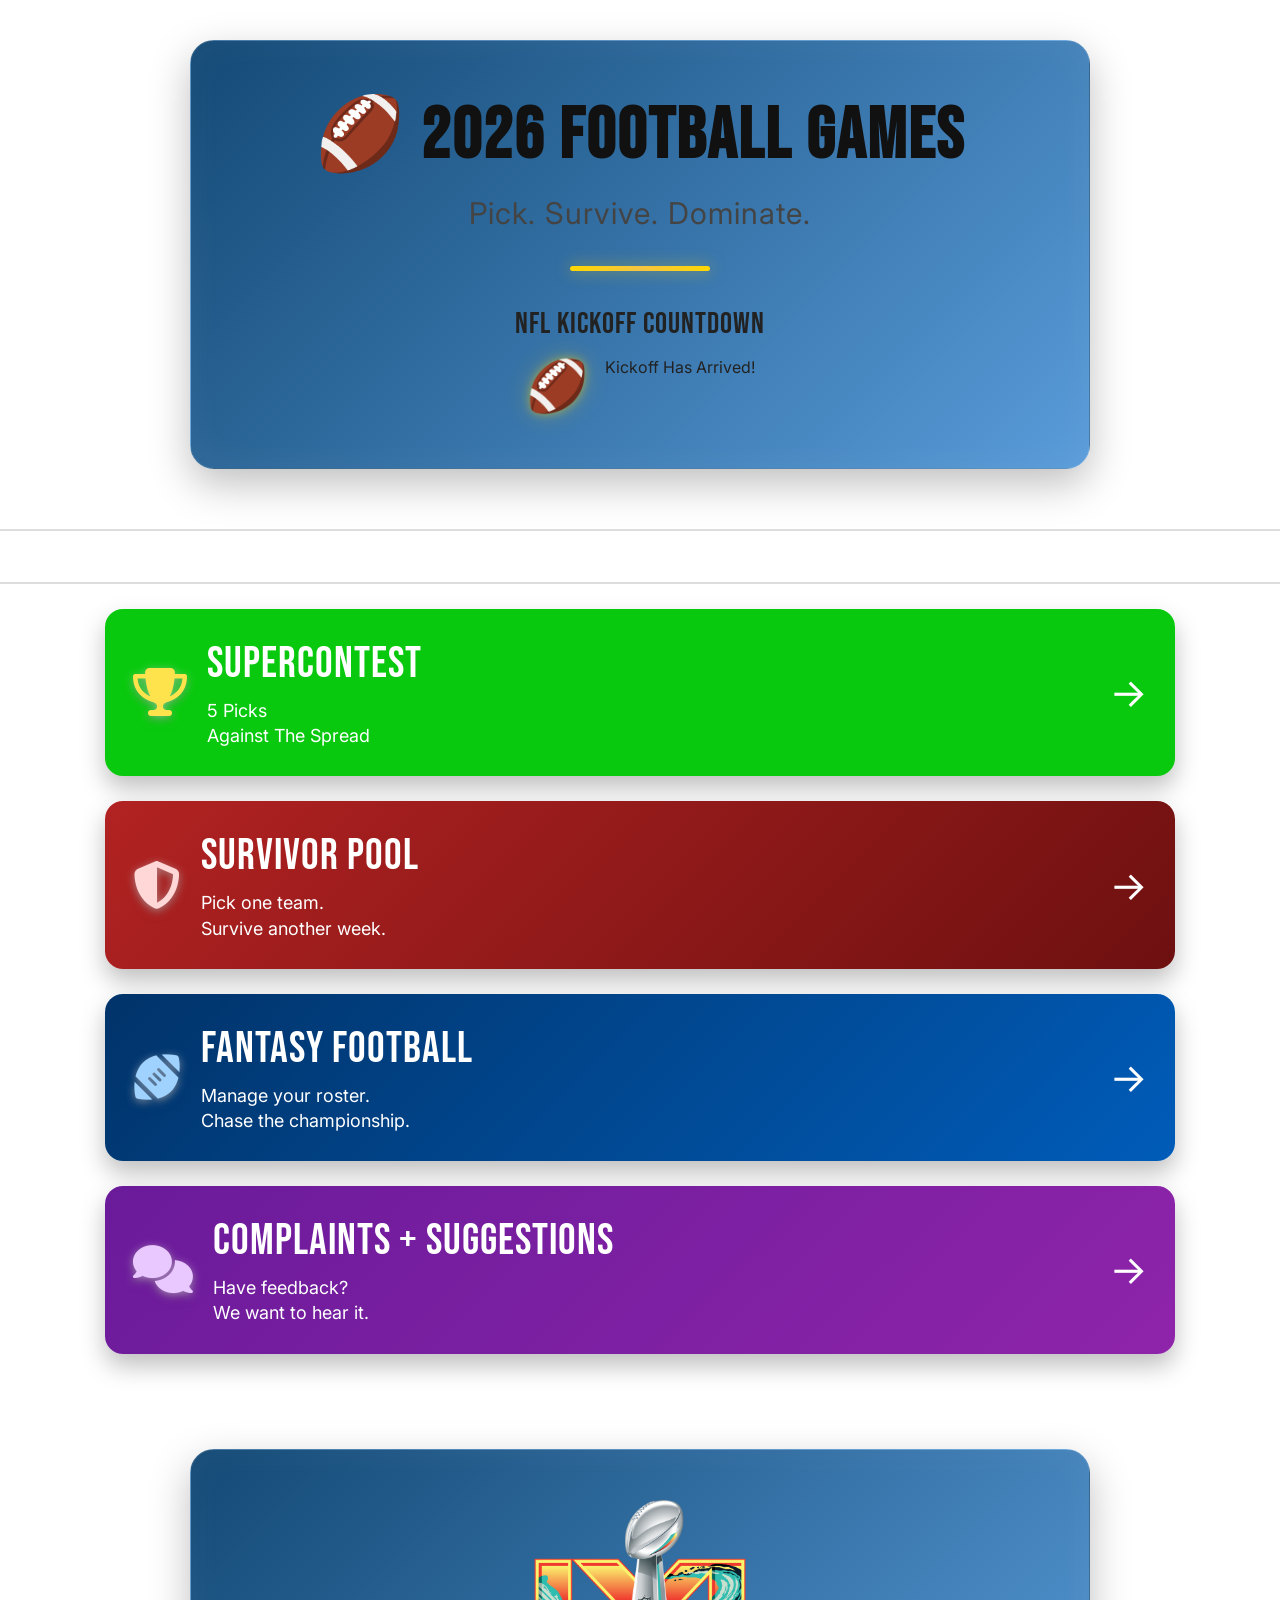
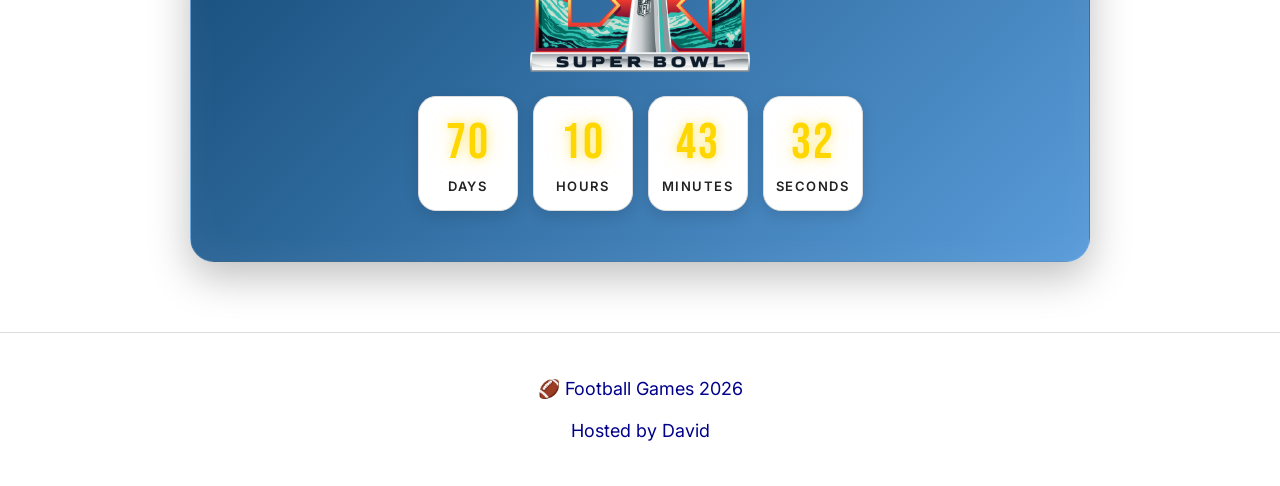
==== index.html @ ad2a85cc "Update index.html" ====
<!DOCTYPE html>
<html lang="en">
<head>

<link rel="preconnect" href="https://fonts.googleapis.com">

<link rel="preconnect" href="https://fonts.gstatic.com" crossorigin>

<link href="https://fonts.googleapis.com/css2?family=Bebas+Neue&family=Inter:wght@400;500;600;700&display=swap" rel="stylesheet">

<meta charset="UTF-8">

<meta name="viewport" content="width=device-width, initial-scale=1.0">

<title>2026 Football Games</title>

<link rel="preconnect" href="https://fonts.googleapis.com">

<link rel="preconnect" href="https://fonts.gstatic.com" crossorigin>

<link href="https://fonts.googleapis.com/css2?family=Bebas+Neue&family=Inter:wght@400;500;600;700&display=swap" rel="stylesheet">

<link rel="stylesheet" href="css/global.css">

<link rel="stylesheet" href="css/components.css">

<link rel="stylesheet" href="css/animations.css">

<link rel="stylesheet" href="css/tables.css">

<link rel="stylesheet" href="css/mobile.css">

<link rel="stylesheet" href="css/pages/home.css">

<link rel="stylesheet" href="https://cdnjs.cloudflare.com/ajax/libs/font-awesome/6.7.2/css/all.min.css">

</head>

<body>

<section class="hero">
<div class="hero-content">

<h1>🏈 2026 Football Games</h1>
<h2>Pick. Survive. Dominate.</h2>
<div class="hero-divider"></div>

<div class="countdown-title">NFL Kickoff Countdown</div>

<div id="countdown">

<div class="time-box">
<div class="number" id="days">00</div>
<div class="label">Days</div>
</div>

<div class="time-box">
<div class="number" id="hours">00</div>
<div class="label">Hours</div>
</div>

<div class="time-box">
<div class="number" id="minutes">00</div>
<div class="label">Minutes</div>
</div>

<div class="time-box">
<div class="number" id="seconds">00</div>
<div class="label">Seconds</div>
</div>

</div>
</div>
</section>


<div class="ticker">
<div class="ticker-track" id="liveTicker">
Loading NFL scores...
</div>
</div>


<div class="container">

<a href="supercontest.html" class="card supercontest">
<div class="left">
<div class="icon">
    <i class="fa-solid fa-trophy"></i>
</div>
<div>
<div class="title">SuperContest</div>
<div class="subtitle">5 Picks<br>Against The Spread</div>
</div>
</div>
<div class="arrow">→</div>
</a>


<a href="survivor.html" class="card survivor">
<div class="left">
<div class="icon">
    <i class="fa-solid fa-shield-halved"></i>
</div>
<div>
<div class="title">Survivor Pool</div>
<div class="subtitle">Pick one team.<br>Survive another week.</div>
</div>
</div>
<div class="arrow">→</div>
</a>


<a href="fantasy.html" class="card fantasy">
<div class="left">
<div class="icon">
    <i class="fa-solid fa-football"></i>
</div>
<div>
<div class="title">Fantasy Football</div>
<div class="subtitle">Manage your roster.<br>Chase the championship.</div>
</div>
</div>
<div class="arrow">→</div>
</a>


<a href="https://www.youtube.com/watch?v=kk8dFcopN1c" target="_blank" class="card suggestions">
<div class="left">
<div class="icon">
    <i class="fa-solid fa-comments"></i>
</div>
<div>
<div class="title">Complaints + Suggestions</div>
<div class="subtitle">Have feedback?<br>We want to hear it.</div>
</div>
</div>
<div class="arrow">→</div>
</a>

</div>

<!-- SUPER BOWL COUNTDOWN -->

<section class="hero" style="min-height:300px;padding-top:20px;padding-bottom:20px;">
    <div class="hero-content">

        <div class="superbowl-logo">
    <img src="logo.png" alt="Super Bowl LXI Logo">
</div>

        <div id="superbowlCountdown">

            <div class="time-box">
                <div class="number" id="sbDays">00</div>
                <div class="label">Days</div>
            </div>

            <div class="time-box">
                <div class="number" id="sbHours">00</div>
                <div class="label">Hours</div>
            </div>

            <div class="time-box">
                <div class="number" id="sbMinutes">00</div>
                <div class="label">Minutes</div>
            </div>

            <div class="time-box">
                <div class="number" id="sbSeconds">00</div>
                <div class="label">Seconds</div>
            </div>

        </div>

    </div>
</section>

<footer>
🏈 Football Games 2026
<br><br>
Hosted by David
</footer>


<script>

const kickoffDate=new Date("September 10, 2026 17:20:00").getTime();

function updateCountdown(){

const now=new Date().getTime();
const distance=kickoffDate-now;

const days=Math.floor(distance/(1000*60*60*24));
const hours=Math.floor((distance%(1000*60*60*24))/(1000*60*60));
const minutes=Math.floor((distance%(1000*60*60))/(1000*60));
const seconds=Math.floor((distance%(1000*60))/1000);

document.getElementById("days").innerHTML=String(days).padStart(2,"0");
document.getElementById("hours").innerHTML=String(hours).padStart(2,"0");
document.getElementById("minutes").innerHTML=String(minutes).padStart(2,"0");
document.getElementById("seconds").innerHTML=String(seconds).padStart(2,"0");

if(distance<0){
document.getElementById("countdown").innerHTML="<div class='number'>🏈</div><div>Kickoff Has Arrived!</div>";
}

}

updateCountdown();
setInterval(updateCountdown,1000);

const superBowlDate = new Date("February 14, 2027 15:30:00").getTime();

function updateSuperBowlCountdown(){

    const now = new Date().getTime();
    const distance = superBowlDate - now;

    const days = Math.floor(distance/(1000*60*60*24));
    const hours = Math.floor((distance%(1000*60*60*24))/(1000*60*60));
    const minutes = Math.floor((distance%(1000*60*60))/(1000*60));
    const seconds = Math.floor((distance%(1000*60))/1000);

    document.getElementById("sbDays").innerHTML =
        String(days).padStart(2,"0");

    document.getElementById("sbHours").innerHTML =
        String(hours).padStart(2,"0");

    document.getElementById("sbMinutes").innerHTML =
        String(minutes).padStart(2,"0");

    document.getElementById("sbSeconds").innerHTML =
        String(seconds).padStart(2,"0");

    if(distance < 0){
        document.getElementById("superbowlCountdown").innerHTML =
        "<div class='number'>🏆</div><div>Super Bowl Has Arrived!</div>";
    }

}

updateSuperBowlCountdown();
setInterval(updateSuperBowlCountdown,1000);

async function updateNFLTicker(){

const ticker=document.getElementById("liveTicker");

try{

const response=await fetch("https://site.api.espn.com/apis/site/v2/sports/football/nfl/scoreboard");

const data=await response.json();

let output="";

data.events.forEach(game=>{

const teams=game.competitions[0].competitors;

const away=teams.find(team=>team.homeAway==="away");
const home=teams.find(team=>team.homeAway==="home");

if(!away||!home)return;

const status=game.status.type;

let statusText="";


if(status.state==="in"){

statusText=`<span class="live">🔴 LIVE</span> ${status.shortDetail}`;

}

else if(status.completed){

statusText=`<span class="final">FINAL</span>`;

}

else{

const kickoff=new Date(game.date).toLocaleTimeString([],{
hour:"numeric",
minute:"2-digit"
});

statusText=`<span class="upcoming">${kickoff}</span>`;

}


output+=`

<span class="ticker-game">

${statusText}

<img class="team-logo"
src="${away.team.logo}"
alt="${away.team.displayName}">

${away.score||""}

&nbsp;-&nbsp;

${home.score||""}

<img class="team-logo"
src="${home.team.logo}"
alt="${home.team.displayName}">

</span>

`;

});


if(output===""){
output="<span>🏈 No NFL games scheduled</span>";
}

ticker.innerHTML=output;

}

catch(error){

console.log("NFL ticker error:",error);

ticker.innerHTML="<span>🏈 NFL scores unavailable</span>";

}

}


updateNFLTicker();

setInterval(updateNFLTicker,60000);

</script>

</body>
</html>
---- css/global.css ----
/* ========================================
   FOOTBALL GAMES DESIGN SYSTEM
   GLOBAL CSS
======================================== */

:root{

    /* Brand Colors */

    --green:#09C90E;
    --red:#B22222;
    --blue:#005CB9;
    --purple:#8E24AA;
    --gold:#FFD700;

    /* Neutral Colors */

    --background:#F7F7F7;
    --text:#222222;
    --text-light:#555555;
    --white:#FFFFFF;

    /* Effects */

    --shadow-sm:0 5px 15px rgba(0,0,0,.12);
    --shadow-md:0 12px 25px rgba(0,0,0,.25);
    --shadow-lg:0 22px 40px rgba(0,0,0,.35);

    --radius-sm:12px;
    --radius-md:18px;
    --radius-lg:24px;

    --transition:.3s ease;

}


/* RESET */

*{
    margin:0;
    padding:0;
    box-sizing:border-box;
}


html{
    scroll-behavior:smooth;
}


/* BODY */

body{

    font-family:"Inter",Arial,sans-serif;

    color:var(--text);

    overflow-x:hidden;

    background:
    linear-gradient(
        rgba(247,247,247,.88),
        rgba(247,247,247,.92)
    ),
    url("https://images.unsplash.com/photo-1508098682722-e99c643e7485?auto=format&fit=crop&w=1800&q=80");

    background-size:cover;

    background-position:center;

    background-attachment:fixed;

}

h1,
h2,
h3,
.title{
    font-family:"Bebas Neue",sans-serif;
    letter-spacing:1px;
}


/* LINKS */

a{
    text-decoration:none;
    color:inherit;
}


/* MAIN CONTAINER */

.container{

    max-width:1100px;

    margin:auto;

    padding:25px 15px 50px;

}
/* Typography Overrides */

.hero h1,
.hero h2,
.countdown-title,
.title,
.subtitle,
.arrow{

    font-family:"Inter",Arial,sans-serif;

}


.hero h1,
.hero h2,
.title{

    font-family:"Bebas Neue",sans-serif;

}
.countdown-title{

    font-family:"Bebas Neue",sans-serif;
    font-size:28px;
    letter-spacing:1px;

}

body{

background:
linear-gradient(
rgba(255,255,255,.75),
rgba(255,255,255,.80)
),
url("https://images.unsplash.com/photo-1508098682722-e99c643e7485?auto=format&fit=crop&w=1800&q=80");

background-size:cover;

background-position:center;

background-attachment:fixed;

}
---- css/components.css ----
/* ========================================
   FOOTBALL GAMES DESIGN SYSTEM
   COMPONENTS
======================================== */


/* =========================
   GAME CARDS
========================= */

.card{

display:flex;

justify-content:space-between;

align-items:center;

padding:28px;

border-radius:var(--radius-md);

margin-bottom:25px;

text-decoration:none;

color:white;

box-shadow:var(--shadow-md);

transition:var(--transition);

position:relative;

overflow:hidden;

}


.card:hover{

transform:
translateY(-8px)
scale(1.02);

box-shadow:var(--shadow-lg);

}


/* Card Shine */

.card::before{

content:"";

position:absolute;

top:0;

left:-120%;

width:80%;

height:100%;

background:
linear-gradient(
120deg,
transparent,
rgba(255,255,255,.45),
transparent
);

transform:skewX(-25deg);

transition:.8s;

}


.card:hover::before{

left:130%;

}



/* Card Layout */

.left{

display:flex;

align-items:center;

gap:20px;

}


.icon{

font-size:48px;

filter:
drop-shadow(
0 3px 3px rgba(0,0,0,.25)
);

text-shadow:
0 2px 8px rgba(255,255,255,.5);

transition:.3s ease;

}

/* Card Icon Colors */

.supercontest .icon{

color:#FFE34D;

}


.survivor .icon{

color:#FFD7D7;

}


.fantasy .icon{

color:#9FD2FF;

}


.suggestions .icon{

color:#E9C8FF;

}


/* Icon hover */

.card:hover .icon{

transform:
scale(1.15)
rotate(-10deg);

filter:
drop-shadow(
0 0 12px rgba(255,255,255,.75)
);

}


.title{

font-family:"Bebas Neue",sans-serif;

font-size:44px;

letter-spacing:1px;

margin-bottom:8px;

}


.subtitle{

font-family:"Inter",Arial,sans-serif;

font-size:18px;

line-height:1.4;

}


.arrow{

font-size:40px;

transition:.3s;

}


.card:hover .arrow{

transform:translateX(15px);

}


/* Card Colors */

.supercontest{

background:var(--green);

}


.survivor{

background:linear-gradient(
135deg,
#B22222,
#6E1010
);

}


.fantasy{

background:linear-gradient(
135deg,
#013369,
#005CB9
);

}


.suggestions{

background:linear-gradient(
135deg,
#6A1B9A,
#8E24AA
);

}
/* =========================
   HERO SECTION
========================= */

.hero{

min-height:460px;

display:flex;

justify-content:center;

align-items:center;

text-align:center;

padding:40px 20px;

}


.hero-content{

    background:linear-gradient(
        135deg,
        #134975,
        #599cda
    );

    backdrop-filter:blur(16px);
    -webkit-backdrop-filter:blur(16px);

    padding:50px 55px;

    border-radius:24px;

    border:1px solid rgba(255,255,255,.15);

    box-shadow:
        0 15px 40px rgba(0,0,0,.25),
        0 0 40px rgba(255,255,255,.05) inset;

    animation:fadeIn 1.2s;

    max-width:900px;
    width:100%;

}


.hero h1{

font-family:"Bebas Neue",sans-serif;

font-size:72px;

letter-spacing:2px;

margin-bottom:15px;

color:#111;

}


.hero h2{

font-family:"Inter",Arial,sans-serif;

font-size:30px;

font-weight:400;

color:#444;

margin-bottom:35px;

}

/* Hero Gold Divider */

.hero-divider{

width:140px;

height:5px;

margin:0 auto 35px;

border-radius:20px;

background:
linear-gradient(
90deg,
#FFD700,
#F5C542,
#FFD700
);

box-shadow:
0 0 15px rgba(255,215,0,.5);

}


/* =========================
   COUNTDOWN
========================= */


.countdown-title{

font-family:"Bebas Neue",sans-serif;

font-size:30px;

letter-spacing:1px;

margin-bottom:15px;

}


#countdown,
#superbowlCountdown{

display:flex;

justify-content:center;

gap:15px;

flex-wrap:wrap;

}


.time-box{

background:white;

border:1px solid #ddd;

border-radius:var(--radius-md);

padding:16px;

width:100px;

box-shadow:var(--shadow-sm);

transition:var(--transition);

display:flex;

flex-direction:column;

align-items:center;

justify-content:center;

text-align:center;

}


.time-box:hover{

transform:translateY(-5px);

}


.number{

font-family:"Bebas Neue",sans-serif;

font-size:50px;

font-weight:400;

letter-spacing:2px;

color:var(--gold);

text-shadow:

0 0 10px rgba(255,215,0,.45),

0 0 25px rgba(255,215,0,.25);

}

.label{

font-family:"Inter",Arial,sans-serif;

margin-top:5px;

font-size:13px;

font-weight:600;

text-transform:uppercase;

letter-spacing:1.5px;

text-align:center;

}

/* =========================
   FOOTER
========================= */

footer{

text-align:center;

padding:45px 20px;

font-size:18px;

color:#00008b;

border-top:1px solid #ddd;

margin-top:50px;

font-family:"Inter",Arial,sans-serif;

}

/* =========================
   BUTTONS
========================= */


.main-button{

display:inline-flex;

align-items:center;

justify-content:center;

padding:16px 32px;

border-radius:14px;

font-family:"Inter",Arial,sans-serif;

font-size:18px;

font-weight:700;

border:none;

cursor:pointer;

position:relative;

overflow:hidden;

transition:.3s ease;

box-shadow:var(--shadow-sm);

}


/* Shine sweep */

.main-button::before{

content:"";

position:absolute;

top:0;

left:-120%;

width:80%;

height:100%;

background:
linear-gradient(
120deg,
transparent,
rgba(255,255,255,.55),
transparent
);

transform:skewX(-25deg);

transition:.7s;

}


.main-button:hover::before{

left:130%;

}


.main-button:hover{

transform:translateY(-4px);

box-shadow:var(--shadow-lg);

}


.main-button:active{

transform:scale(.97);

}

/* =========================
   NFL TICKER
========================= */

.ticker{

width:100%;

margin-top:20px;

background:white;

border-top:2px solid #ddd;

border-bottom:2px solid #ddd;

overflow:hidden;

white-space:nowrap;

padding:15px 0;

}


.ticker-game{

display:inline-flex;

align-items:center;

border-right:2px solid #ccc;

padding-right:35px;

margin-right:35px;

}


.ticker-track{

display:inline-block;

padding-left:100%;

animation:ticker 45s linear infinite;

font-family:"Inter",Arial,sans-serif;

font-size:18px;

font-weight:bold;

}


.ticker-track span{

margin-right:45px;

color:#222;

}


.live{

color:#D00000;

}


.final{

color:#555;

}


.upcoming{

color:#005CB9;

}


.team-logo{

width:28px;

height:28px;

vertical-align:middle;

margin:0 7px;

}
---- css/animations.css ----
/* ========================================
   FOOTBALL GAMES DESIGN SYSTEM
   ANIMATIONS
======================================== */


/* =========================
   FADE IN
========================= */

.fade-in{

animation:fadeIn 1.2s ease;

}


@keyframes fadeIn{

from{

opacity:0;

transform:translateY(25px);

}

to{

opacity:1;

transform:translateY(0);

}

}



/* =========================
   CARD SHINE SWEEP
========================= */

.shine{

position:relative;

overflow:hidden;

}


.shine::before{

content:"";

position:absolute;

top:0;

left:-120%;

width:80%;

height:100%;


background:
linear-gradient(
120deg,
transparent,
rgba(255,255,255,.45),
transparent
);


transform:skewX(-25deg);

transition:.8s;

}


.shine:hover::before{

left:130%;

}



/* =========================
   LIFT EFFECT
========================= */

.lift{

transition:.3s ease;

}


.lift:hover{

transform:translateY(-8px);

box-shadow:var(--shadow-lg);

}



/* =========================
   PRESS EFFECT
========================= */

.press:active{

transform:scale(.96);

}



/* =========================
   GLOW EFFECT
========================= */

.glow:hover{

filter:
drop-shadow(
0 0 12px rgba(255,215,0,.8)
);

}



/* =========================
   TICKER
========================= */

@keyframes ticker{

from{

transform:translateX(0);

}

to{

transform:translateX(-100%);

}

}

@keyframes ticker{

from{

transform:translateX(0);

}

to{

transform:translateX(-100%);

}

}
---- css/tables.css ----
/* ========================================
   FOOTBALL GAMES DESIGN SYSTEM
   TABLES
======================================== */


/* =========================
   TABLE CONTAINER
========================= */

.table-container{

width:100%;

overflow-x:auto;

-webkit-overflow-scrolling:touch;

margin:25px 0;

}


/* =========================
   BASE TABLE
========================= */

.data-table{

width:100%;

border-collapse:collapse;

background:white;

border-radius:var(--radius-md);

overflow:hidden;

box-shadow:var(--shadow-sm);

font-family:"Inter",Arial,sans-serif;

}


/* =========================
   TABLE HEADER
========================= */

.data-table th{

background:#111;

color:white;

padding:14px 12px;

font-size:16px;

font-weight:700;

text-align:center;

letter-spacing:.5px;

}


/* =========================
   TABLE CELLS
========================= */

.data-table td{

padding:12px;

text-align:center;

border-bottom:1px solid #ddd;

font-size:16px;

}


/* =========================
   ROW EFFECTS
========================= */

.data-table tbody tr{

transition:.25s ease;

}


.data-table tbody tr:hover{

background:#f5f5f5;

transform:scale(1.01);

}


/* =========================
   RANK COLUMN
========================= */

.rank{

font-weight:bold;

font-size:18px;

}


/* =========================
   CHAMPION / LEADER ROW
========================= */

.leader-row{

font-weight:bold;

background:#fff4c2;

}



/* =========================
   MOBILE TABLES
========================= */

@media(max-width:600px){

.data-table{

min-width:700px;

}


.data-table th{

font-size:14px;

}


.data-table td{

font-size:14px;

}

}
---- css/mobile.css ----
/* ========================================
   FOOTBALL GAMES DESIGN SYSTEM
   MOBILE STYLES
======================================== */


/* =========================
   TABLETS
========================= */

@media(max-width:900px){

.hero h1{

font-size:56px;

}


.hero h2{

font-size:24px;

}


.card{

padding:22px;

}


.title{

font-size:38px;

}

}


/* =========================
   PHONES
========================= */

@media(max-width:600px){

html,
body{

overflow-x:hidden;
width:100%;
max-width:100%;
}


/* Hero */

.hero{

min-height:auto;

padding:25px 15px;

}


.hero-content{

padding:25px 15px;

border-radius:18px;

}


.hero h1{

font-size:42px;

}


.hero h2{

font-size:20px;

margin-bottom:25px;

}


/* Countdown */

#countdown,
#superbowlCountdown{

gap:8px;

}


.time-box{

width:75px;

padding:12px 8px;

}


.number{

font-size:30px;

}


.label{

font-size:12px;

}


/* Cards */

.card{

flex-direction:column;

align-items:flex-start;

padding:22px;

}


.left{

gap:12px;

}


.icon{

font-size:38px;

}


.title{

font-size:34px;

}


.subtitle{

font-size:16px;

}


.arrow{

align-self:flex-end;

margin-top:10px;

font-size:32px;

}


/* Buttons */

.main-button{

width:100%;

font-size:16px;

}


/* Tables */

.table-container{

overflow-x:auto;

}


.data-table{

min-width:700px;

}


}
---- css/pages/home.css ----
/* ========================================
   HOME PAGE ONLY
======================================== */


/* Super Bowl Logo */

.superbowl-logo img{

width:220px;

max-width:80%;

margin-bottom:20px;

}
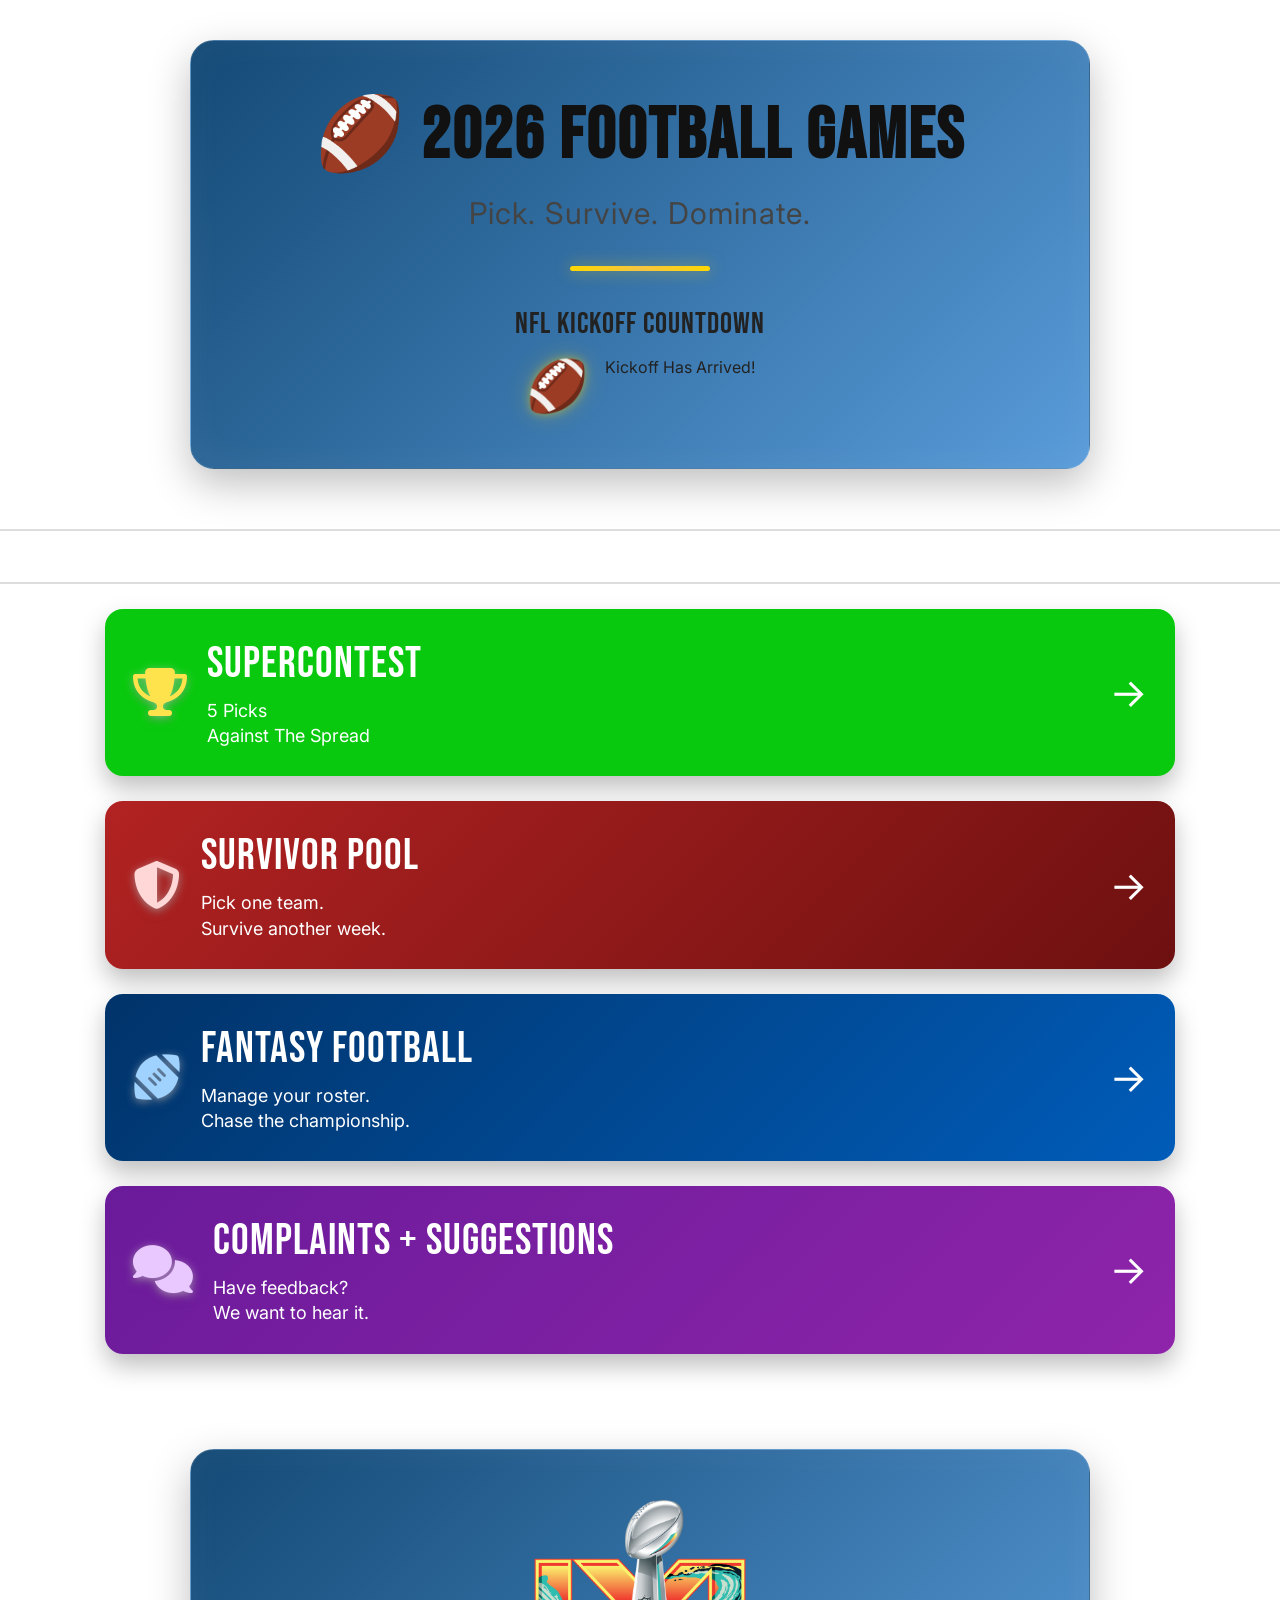
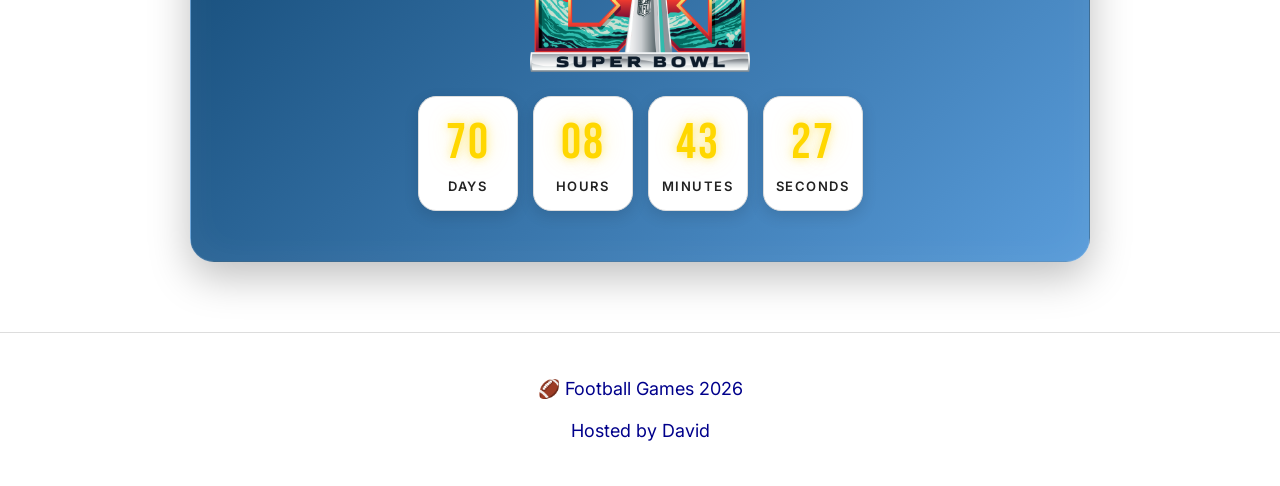
==== commit 141d0f05: "Update index.html" ====
--- a/index.html
+++ b/index.html
@@ -211,7 +211,7 @@
 updateCountdown();
 setInterval(updateCountdown,1000);
 
-const superBowlDate = new Date("February 14, 2027 15:30:00").getTime();
+const superBowlDate = new Date("February 14, 2027 13:30:00").getTime();
 
 function updateSuperBowlCountdown(){
 
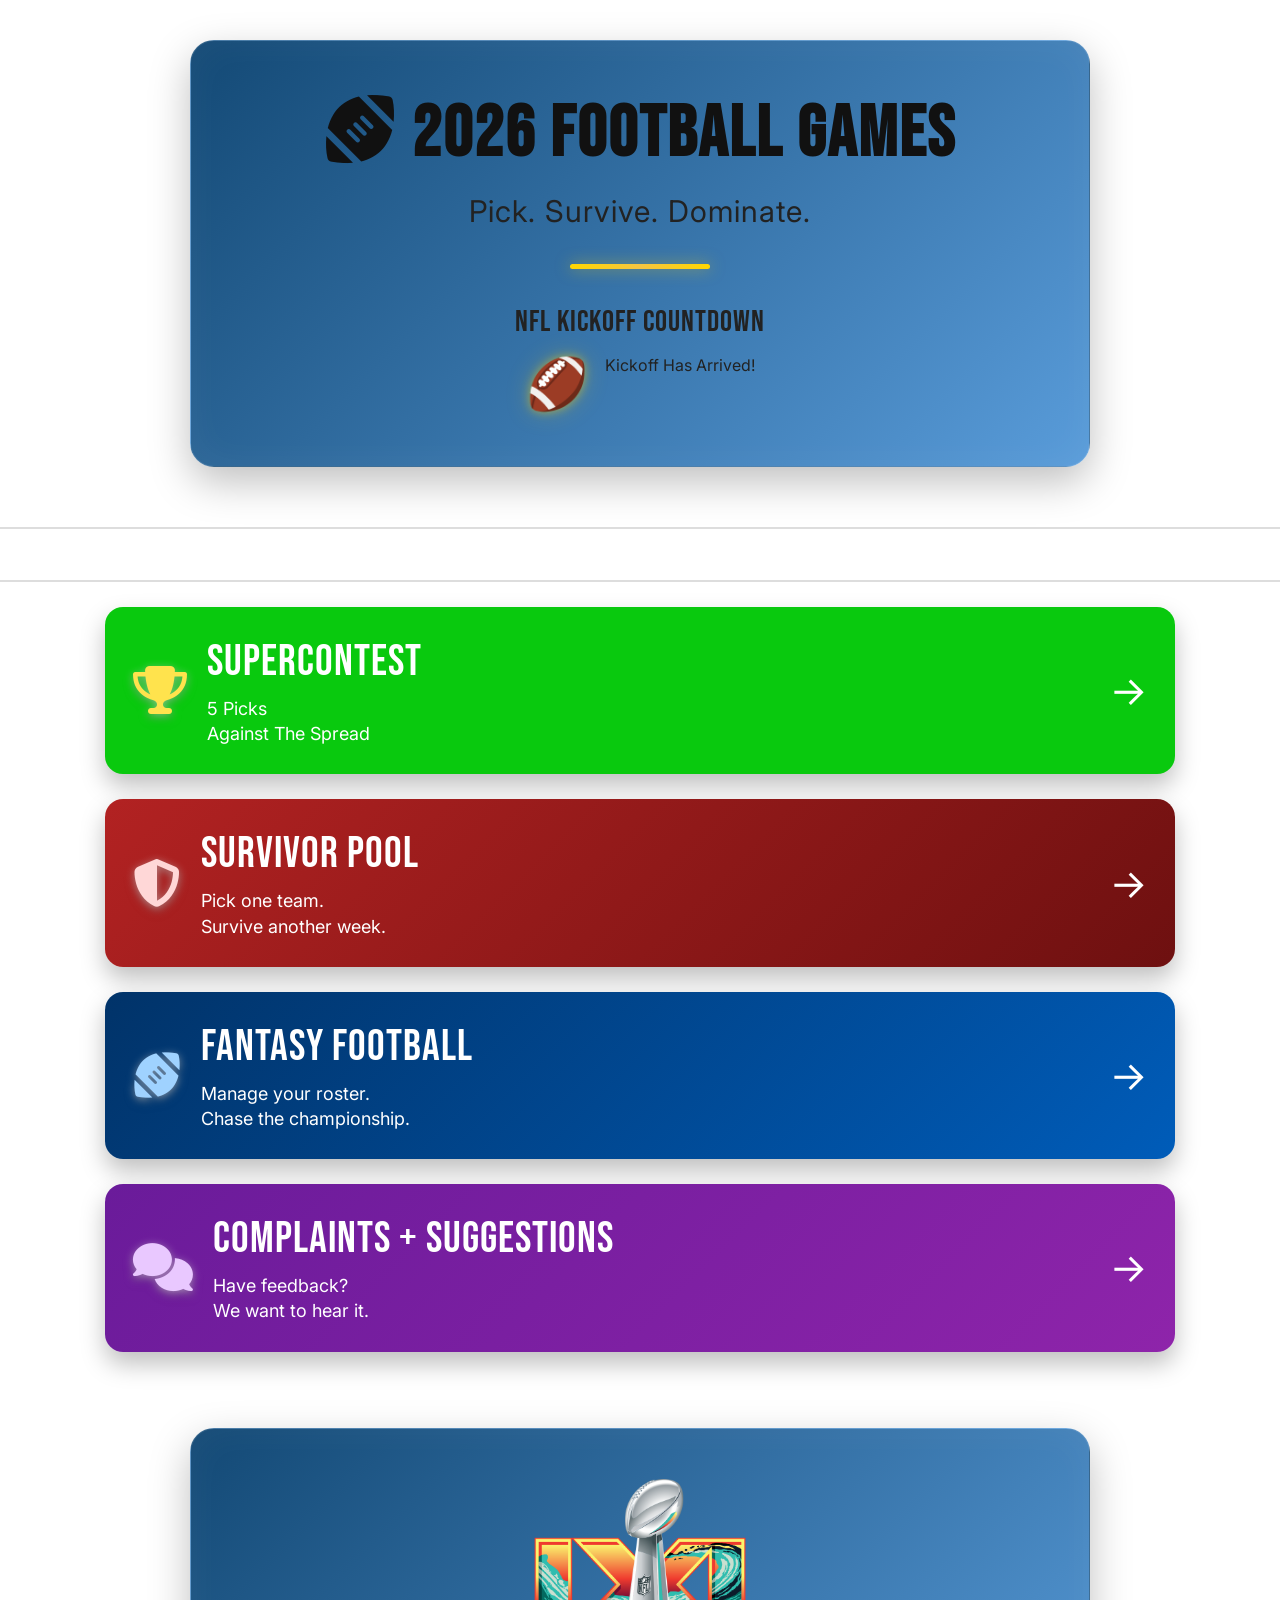
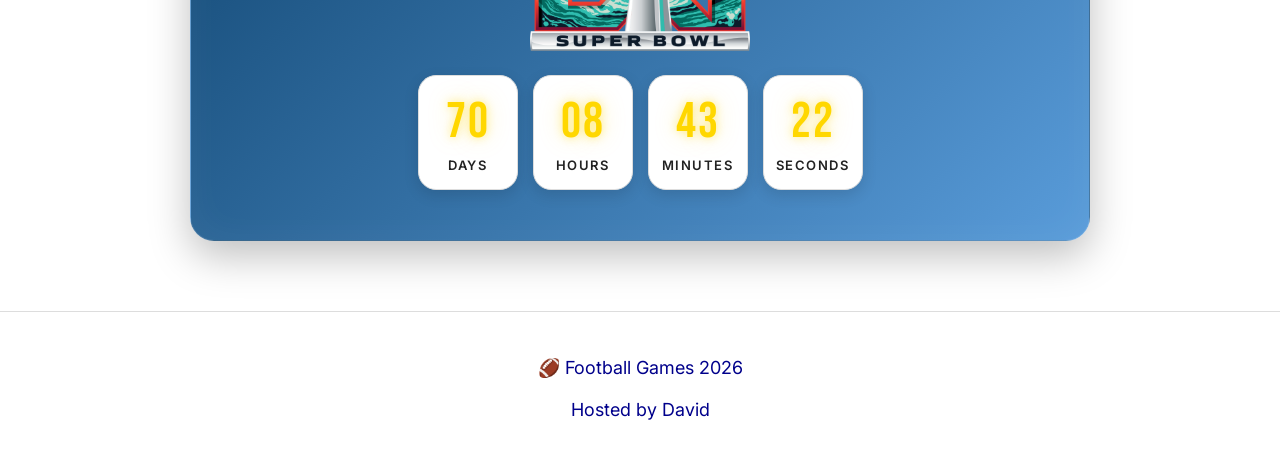
==== commit 2915af1a: "Update index.html" ====
--- a/index.html
+++ b/index.html
@@ -41,7 +41,7 @@
 <section class="hero">
 <div class="hero-content">
 
-<h1>🏈 2026 Football Games</h1>
+<h1><i class="fa-sharp fa-solid fa-football"></i> 2026 Football Games</h1>
 <h2>Pick. Survive. Dominate.</h2>
 <div class="hero-divider"></div>
 
@@ -142,7 +142,7 @@
 
 <!-- SUPER BOWL COUNTDOWN -->
 
-<section class="hero" style="min-height:300px;padding-top:20px;padding-bottom:20px;">
+<section class="hero" style="min-height:300px;padding-top:1px;padding-bottom:20px;">
     <div class="hero-content">
 
         <div class="superbowl-logo">
--- a/css/components.css
+++ b/css/components.css
@@ -407,14 +407,6 @@
 
 }
 
-
-.time-box:hover{
-
-transform:translateY(-5px);
-
-}
-
-
 .number{
 
 font-family:"Bebas Neue",sans-serif;
@@ -663,4 +655,4 @@
 
 margin:0 7px;
 
-}+}
--- a/css/animations.css
+++ b/css/animations.css
@@ -171,4 +171,4 @@
 
 }
 
-}+}
--- a/css/pages/home.css
+++ b/css/pages/home.css
@@ -13,4 +13,26 @@
 
 margin-bottom:20px;
 
-}+}
+
+/* Hero Subtitle */
+
+.hero h2{
+
+    color:#222;
+
+}
+
+/* =========================
+   MOBILE — CARD ARROWS
+========================= */
+
+@media(max-width:700px){
+
+    .card .arrow{
+        align-self:center;
+        margin-top:0;
+        margin-bottom:0;
+    }
+
+}
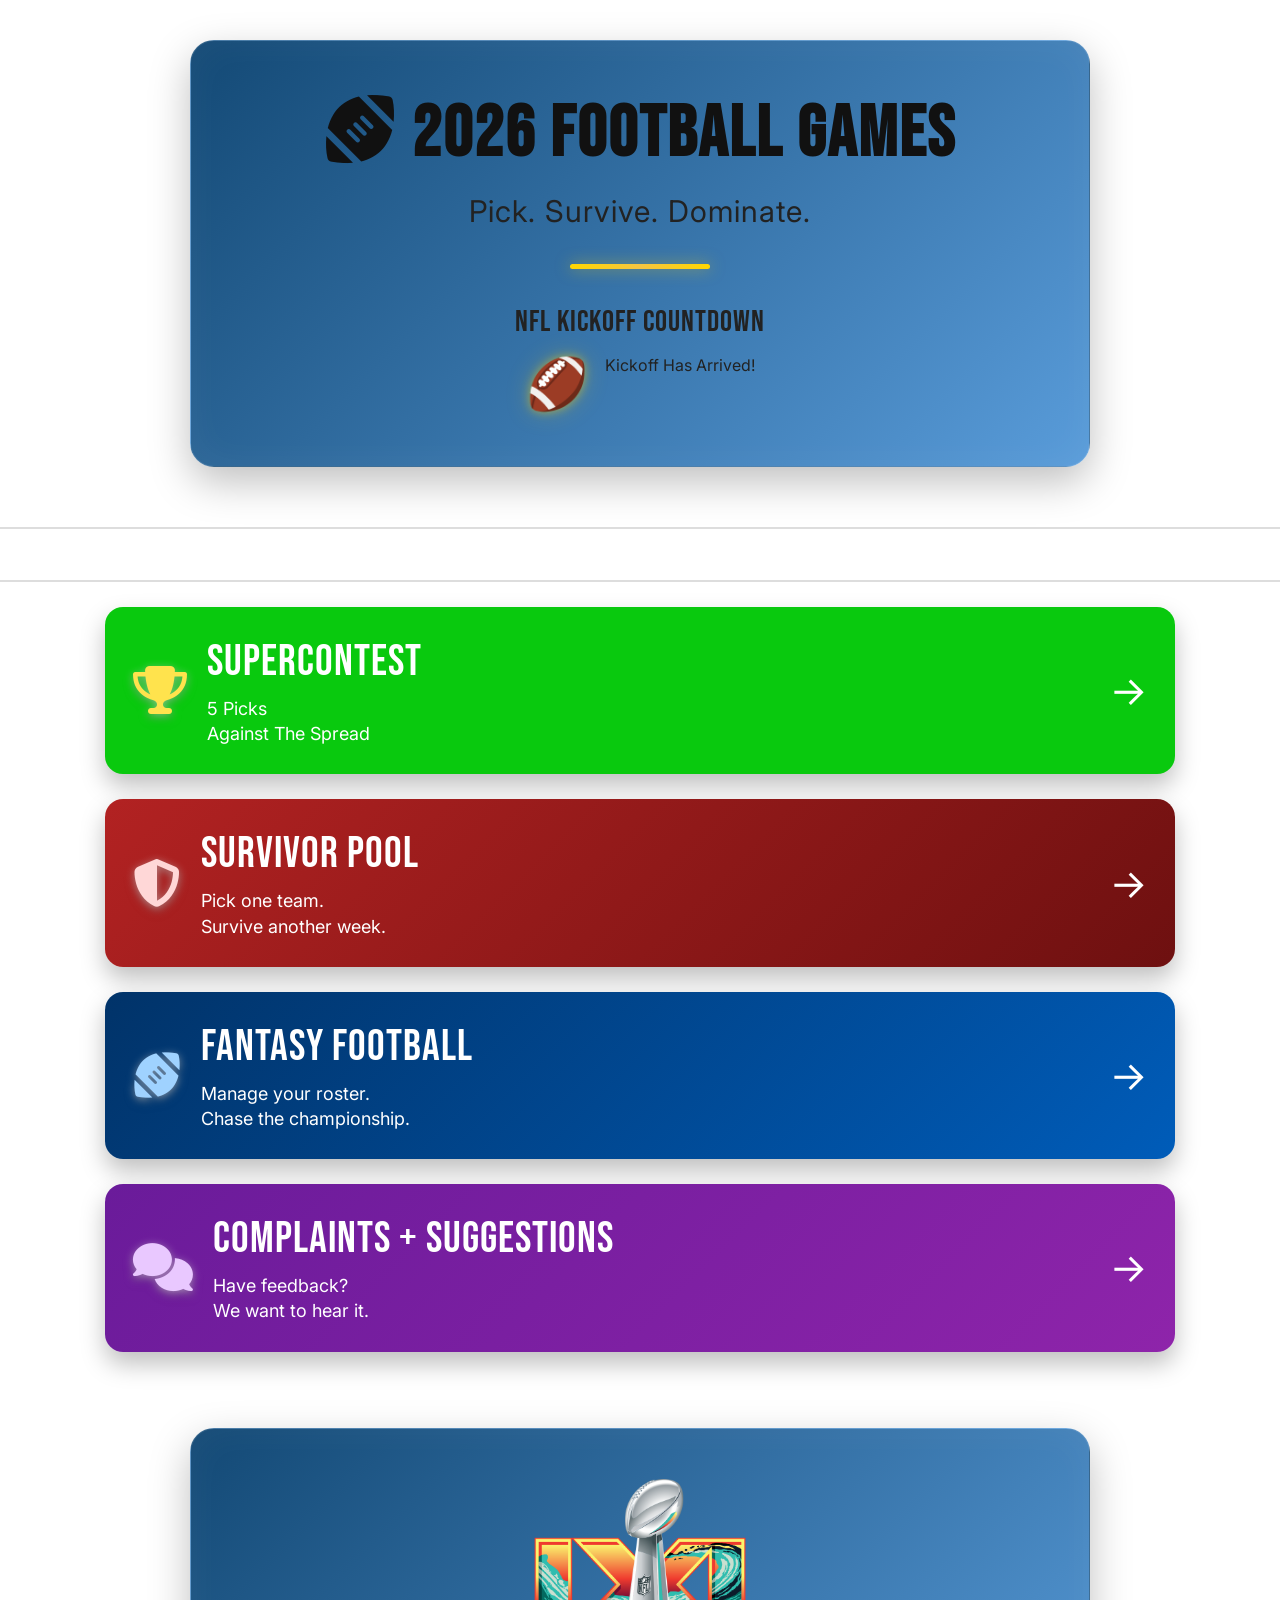
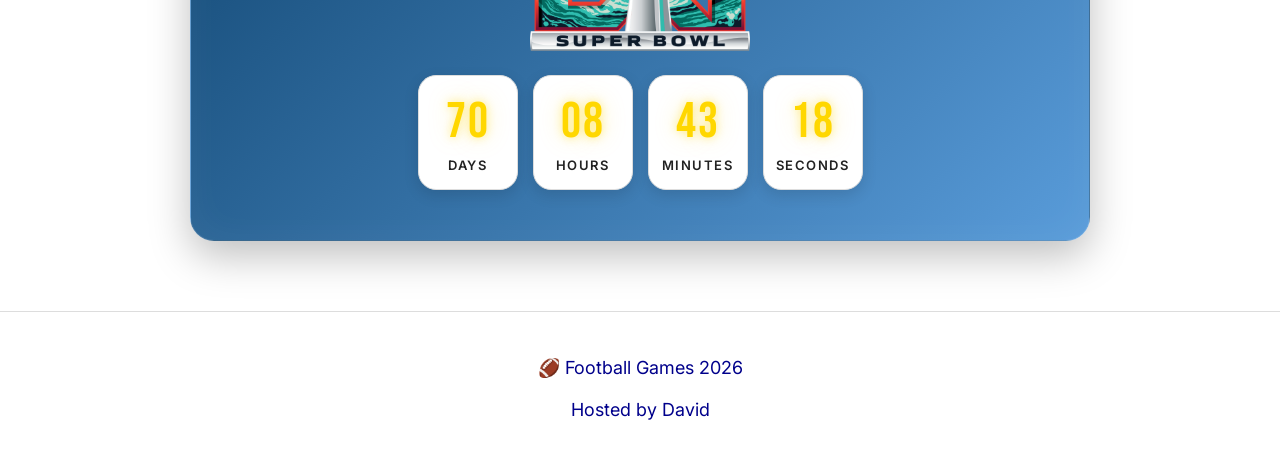
==== commit 7698cf89: "Update index.html with favicon and structure improvements Added favicon link and improved HTML struc" ====
--- a/index.html
+++ b/index.html
@@ -13,6 +13,8 @@
 <meta name="viewport" content="width=device-width, initial-scale=1.0">
 
 <title>2026 Football Games</title>
+
+<link rel="icon" type="image/svg+xml" href="./favicon.svg">
 
 <link rel="preconnect" href="https://fonts.googleapis.com">
 
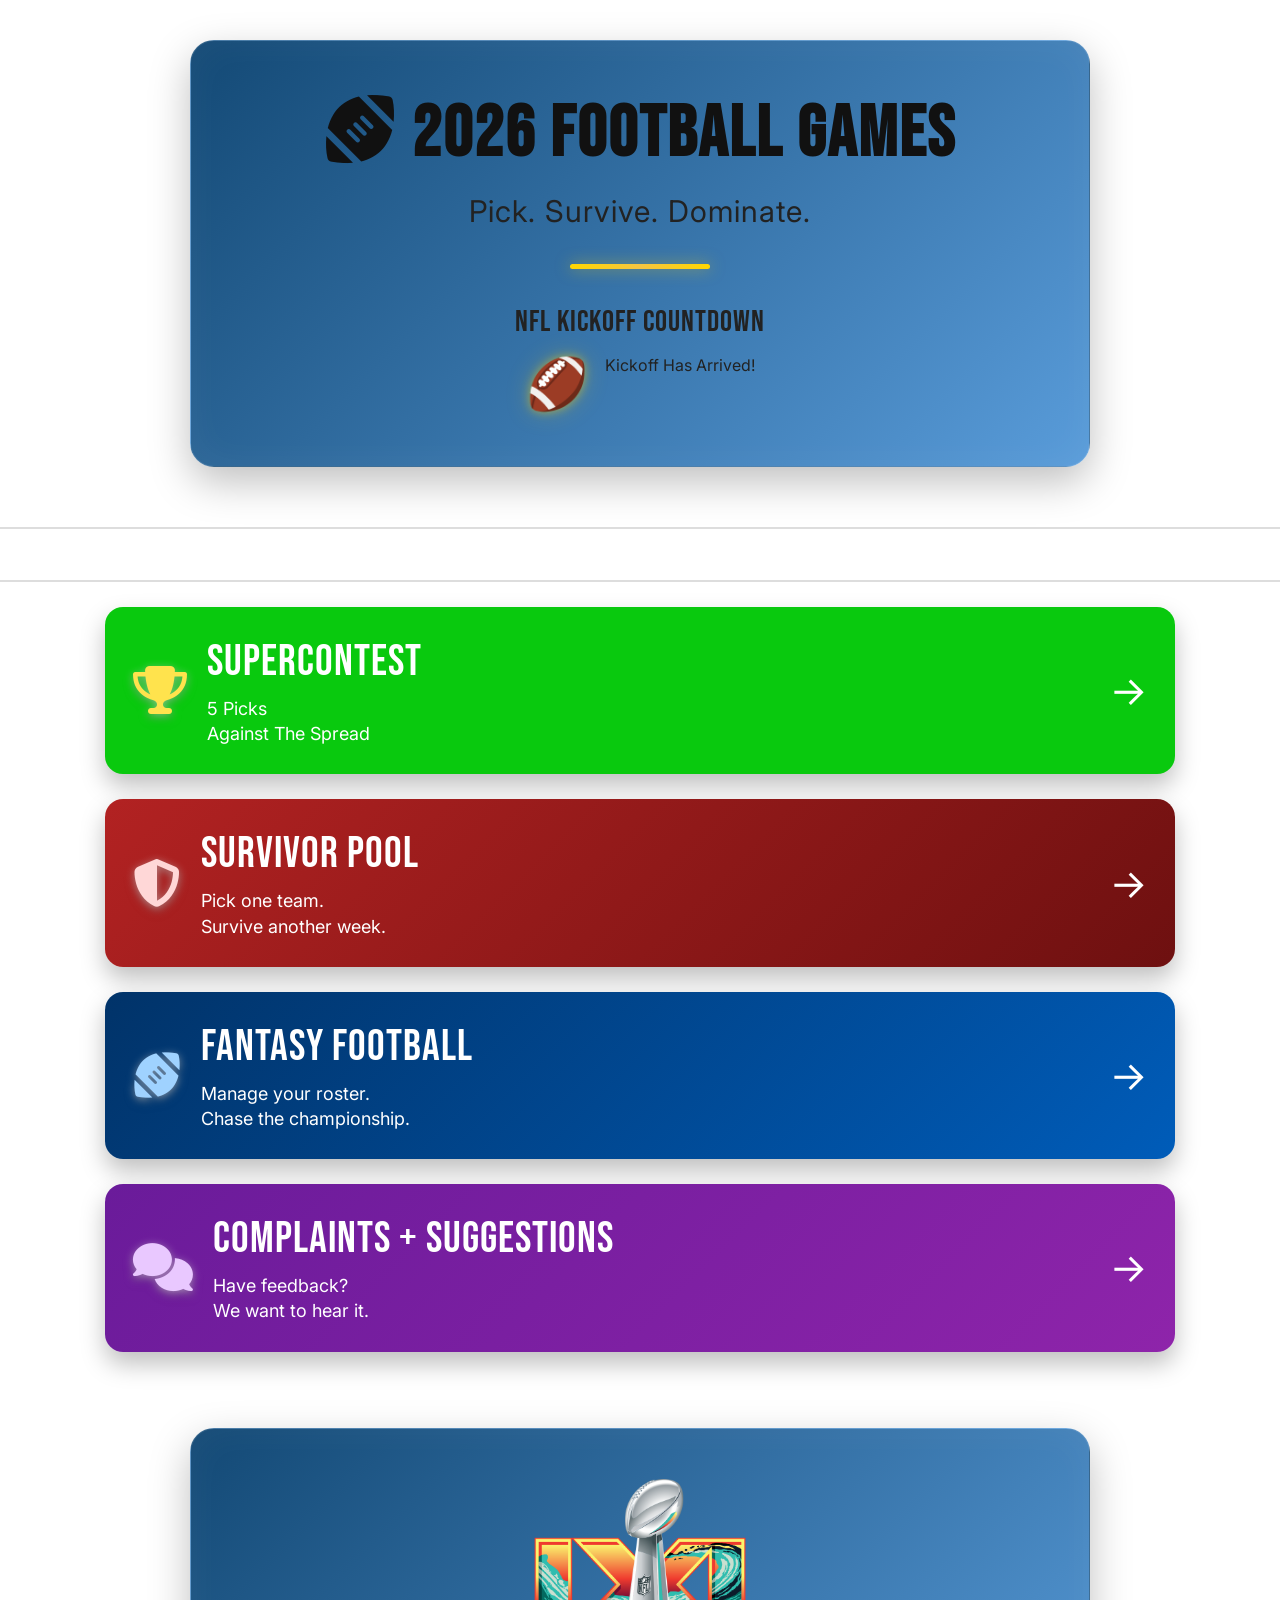
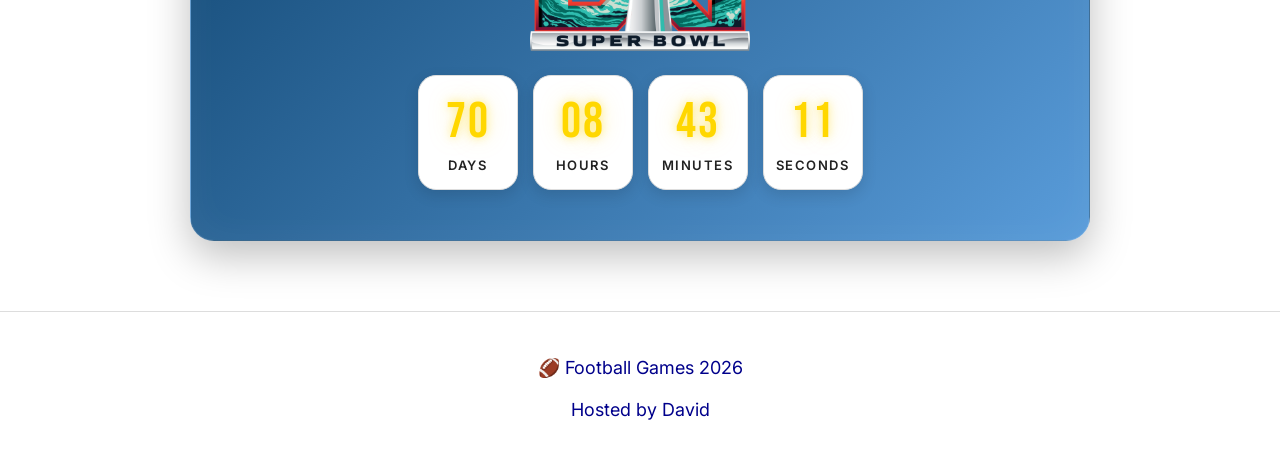
==== commit c38a0e79: "Update index.html" ====
--- a/index.html
+++ b/index.html
@@ -14,7 +14,7 @@
 
 <title>2026 Football Games</title>
 
-<link rel="icon" type="image/svg+xml" href="./favicon.svg">
+<link rel="icon" type="image/png" href="./dp-logo.png">
 
 <link rel="preconnect" href="https://fonts.googleapis.com">
 
--- a/css/components.css
+++ b/css/components.css
@@ -600,17 +600,21 @@
 
 .ticker-track{
 
-display:inline-block;
-
-padding-left:100%;
-
-animation:ticker 45s linear infinite;
-
-font-family:"Inter",Arial,sans-serif;
-
-font-size:18px;
-
-font-weight:bold;
+    display:inline-block;
+
+    padding-left:100%;
+
+    animation:ticker 45s linear infinite;
+
+    will-change:transform;
+
+    transform:translate3d(0,0,0);
+
+    font-family:"Inter",Arial,sans-serif;
+
+    font-size:18px;
+
+    font-weight:bold;
 
 }
 
--- a/css/animations.css
+++ b/css/animations.css
@@ -143,32 +143,12 @@
 
 @keyframes ticker{
 
-from{
+    from{
+        transform:translate3d(0,0,0);
+    }
 
-transform:translateX(0);
+    to{
+        transform:translate3d(-100%,0,0);
+    }
 
 }
-
-to{
-
-transform:translateX(-100%);
-
-}
-
-}
-
-@keyframes ticker{
-
-from{
-
-transform:translateX(0);
-
-}
-
-to{
-
-transform:translateX(-100%);
-
-}
-
-}
--- a/css/pages/home.css
+++ b/css/pages/home.css
@@ -29,10 +29,22 @@
 
 @media(max-width:700px){
 
+    .card{
+        position:relative;
+    }
+
     .card .arrow{
-        align-self:center;
-        margin-top:0;
-        margin-bottom:0;
+        position:absolute;
+        left:auto;
+        right:15px;
+        top:50%;
+        bottom:auto;
+        transform:translateY(-50%);
+        margin:0;
+    }
+
+    .card:hover .arrow{
+        transform:translate(3px, -50%);
     }
 
 }
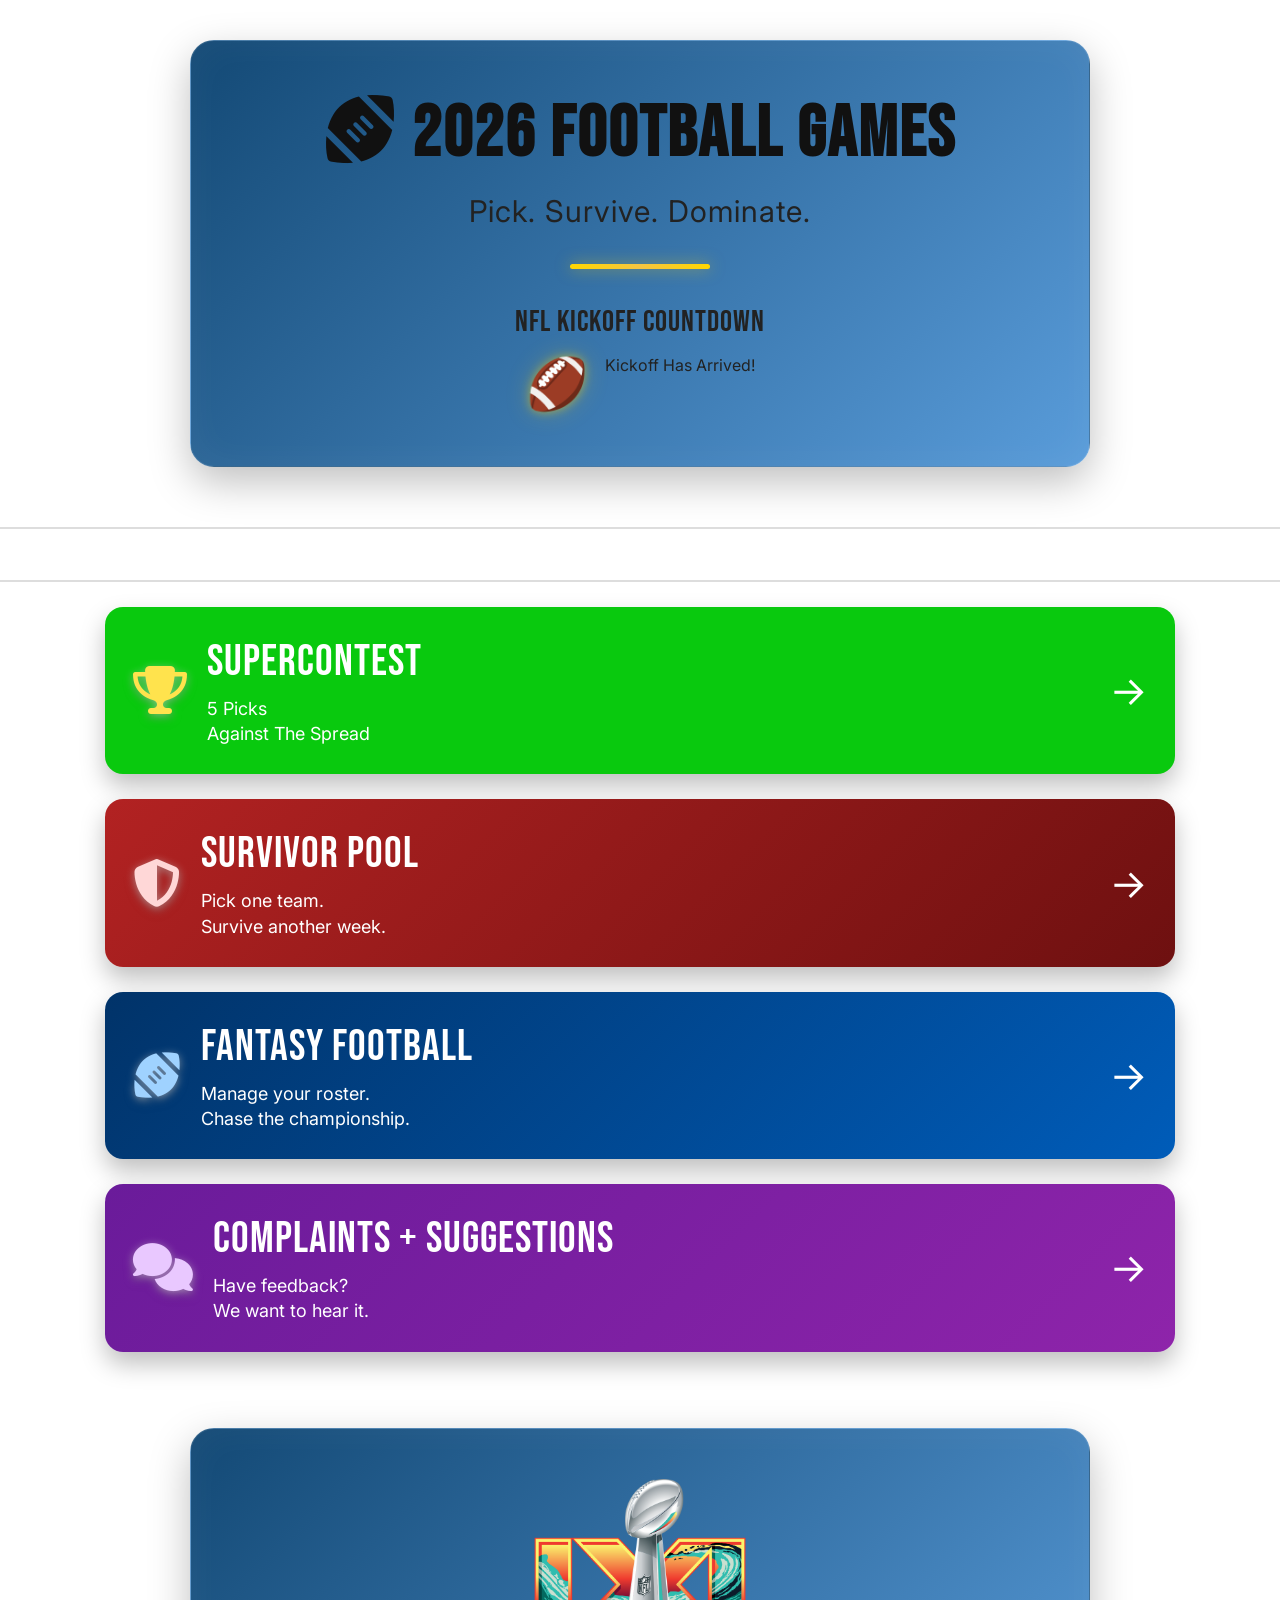
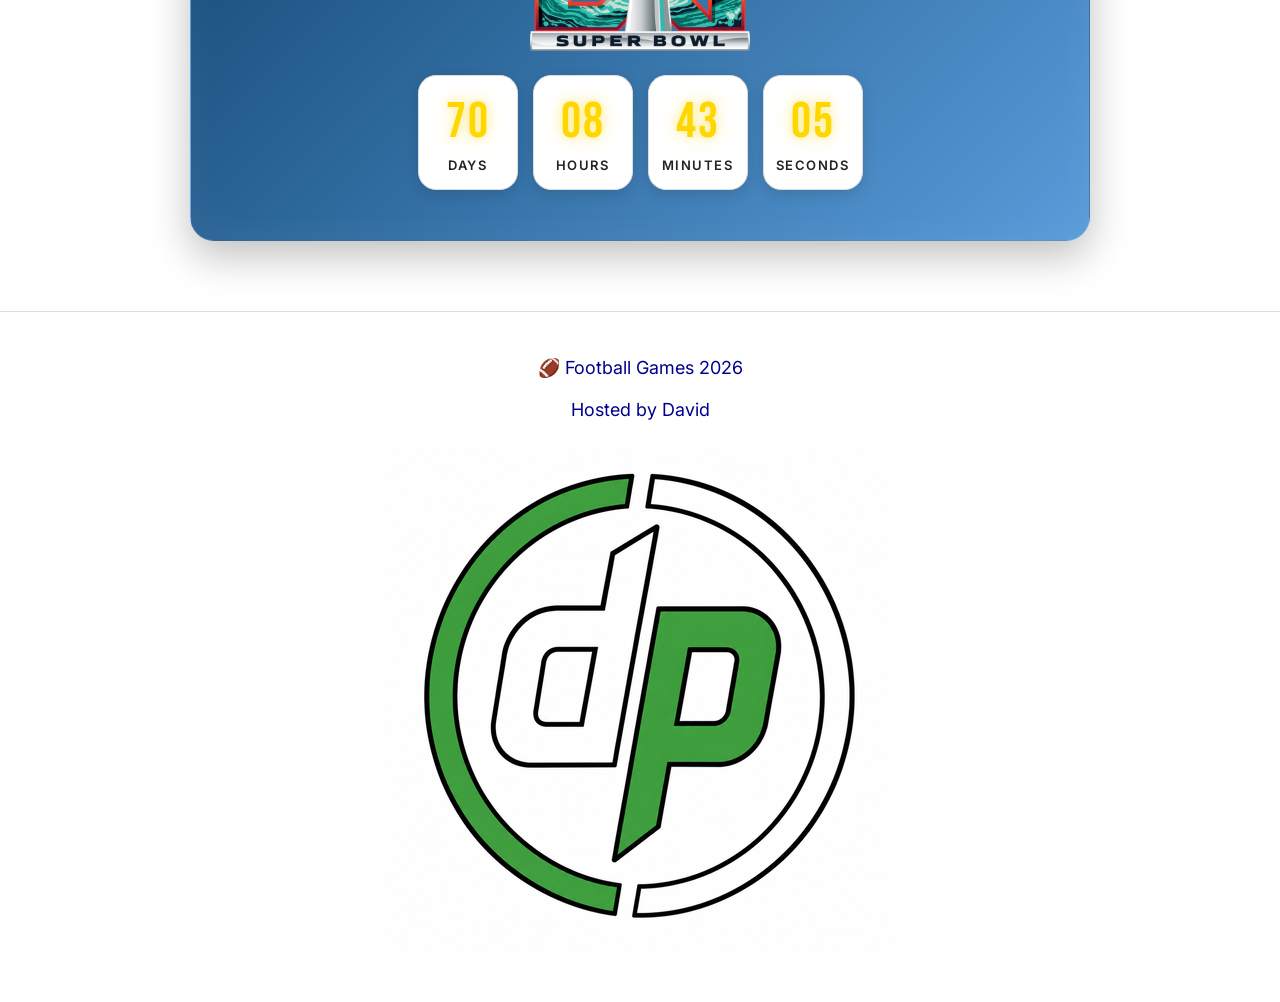
==== commit e158d24f: "Update index.html" ====
--- a/index.html
+++ b/index.html
@@ -182,6 +182,8 @@
 🏈 Football Games 2026
 <br><br>
 Hosted by David
+<br><br>
+<img src="dp-logo.png" alt="DP Logo" class="footer-logo">
 </footer>
 
 
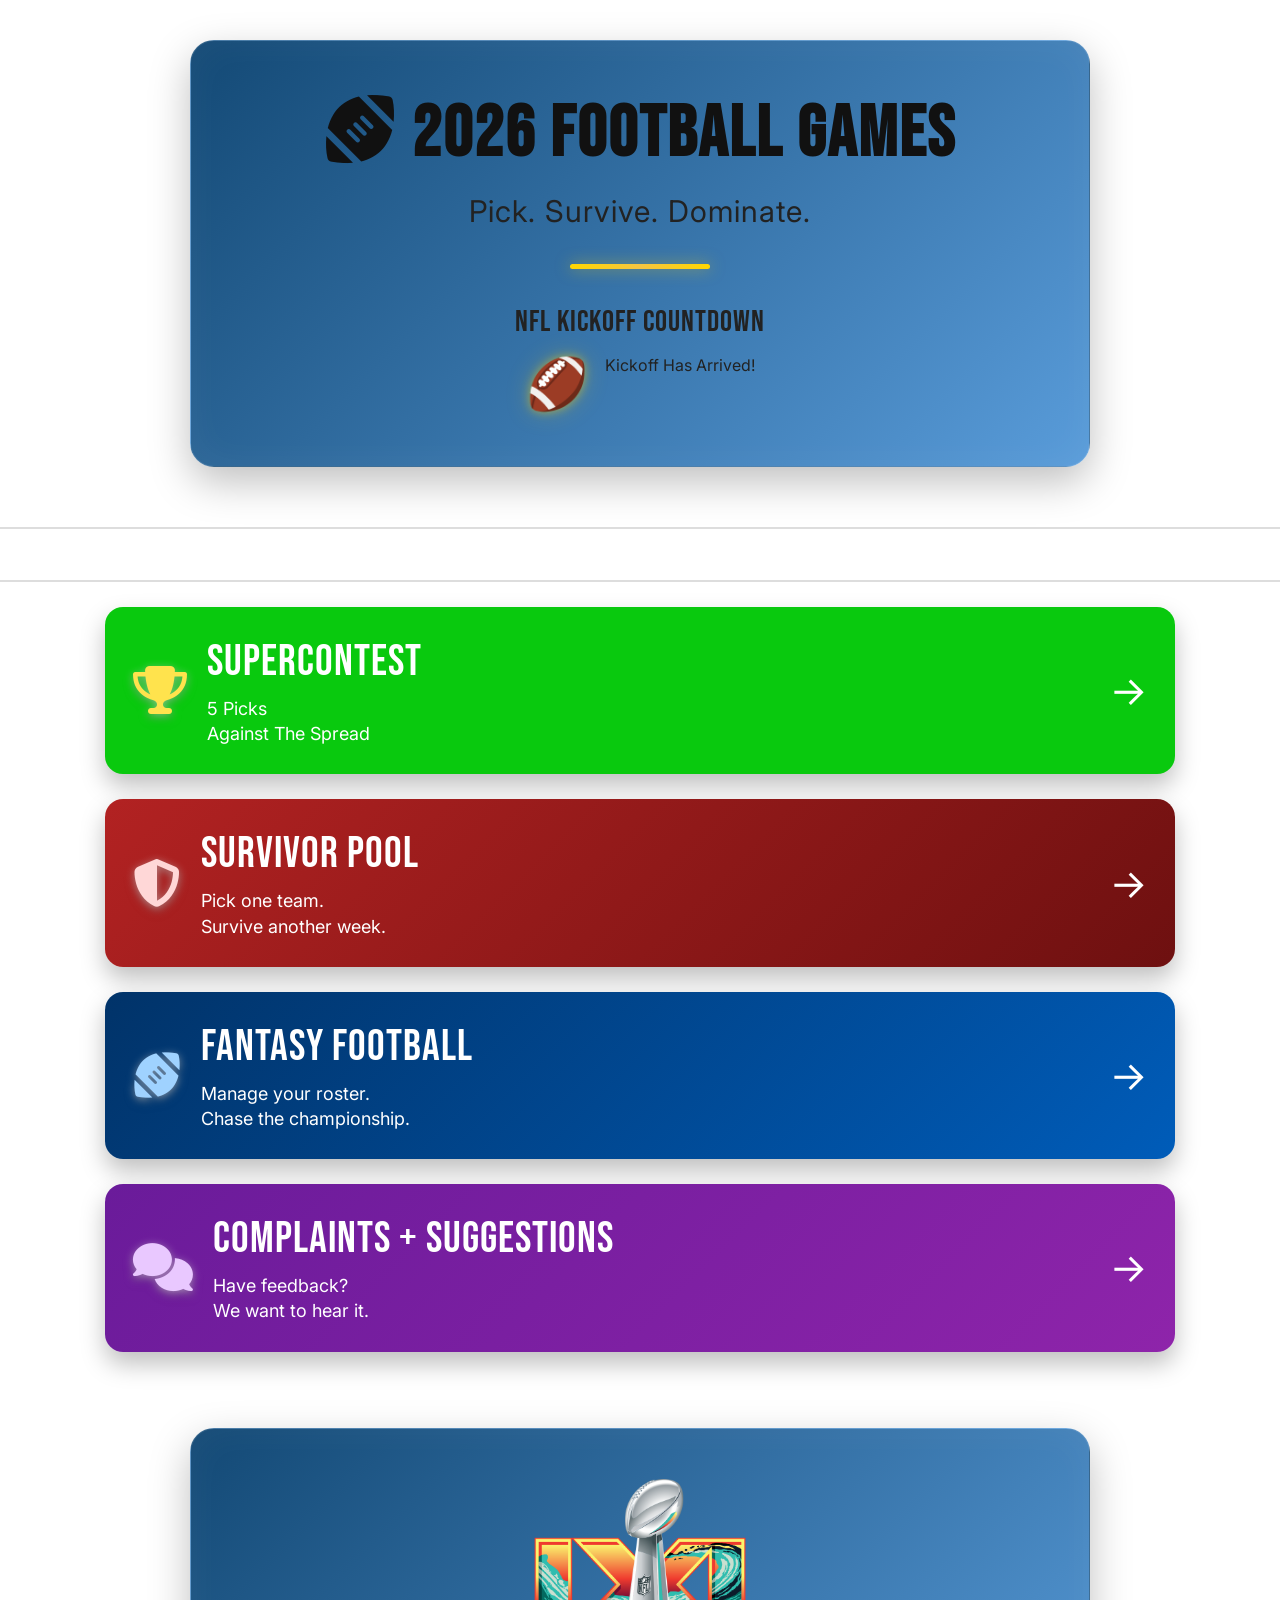
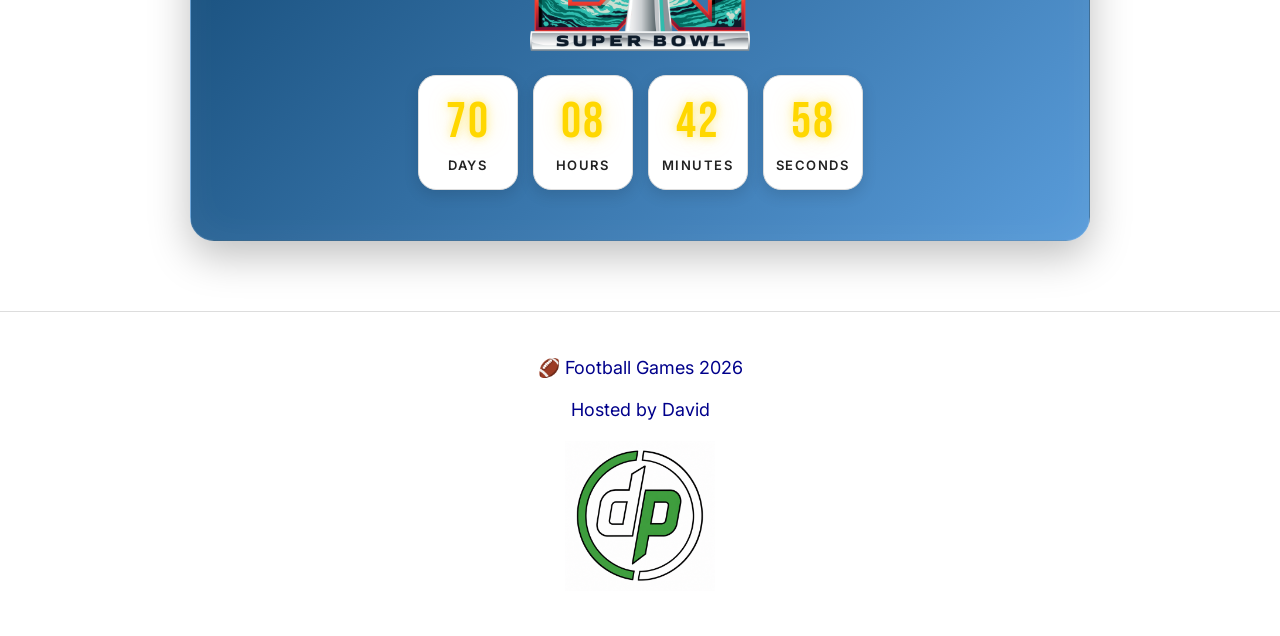
==== commit b7adf65c: "Fix HTML encoding issues in index.html" ====
--- a/index.html
+++ b/index.html
@@ -189,7 +189,7 @@
 
 <script>
 
-const kickoffDate=new Date("September 10, 2026 17:20:00").getTime();
+const kickoffDate=new Date("September 9, 2026 17:20:00").getTime();
 
 function updateCountdown(){
 
--- a/css/pages/home.css
+++ b/css/pages/home.css
@@ -24,6 +24,17 @@
 }
 
 /* =========================
+   FOOTER LOGO
+========================= */
+
+.footer-logo {
+    width: 150px;
+    height: auto;
+    display: block;
+    margin: 0 auto;
+}
+
+/* =========================
    MOBILE — CARD ARROWS
 ========================= */
 
@@ -35,16 +46,10 @@
 
     .card .arrow{
         position:absolute;
-        left:auto;
-        right:15px;
+        right:20px;
         top:50%;
-        bottom:auto;
         transform:translateY(-50%);
         margin:0;
     }
 
-    .card:hover .arrow{
-        transform:translate(3px, -50%);
-    }
-
 }
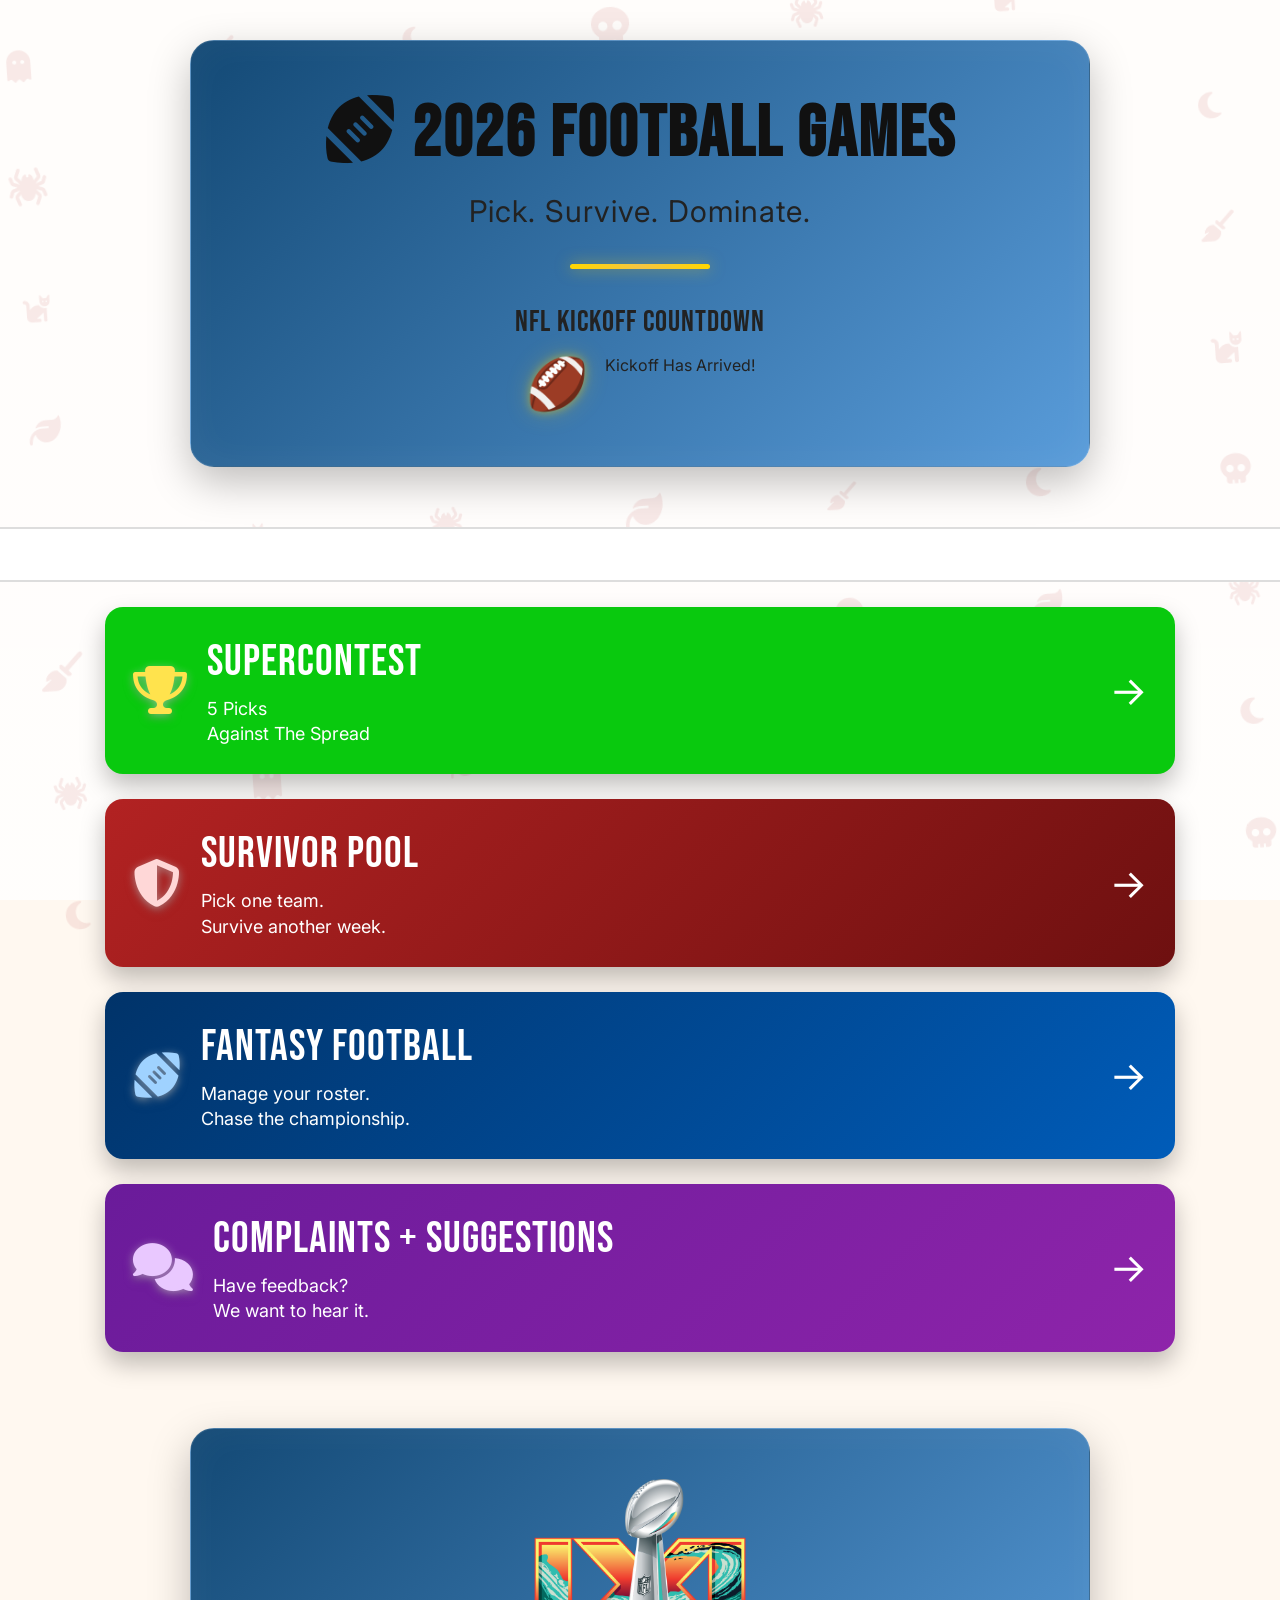
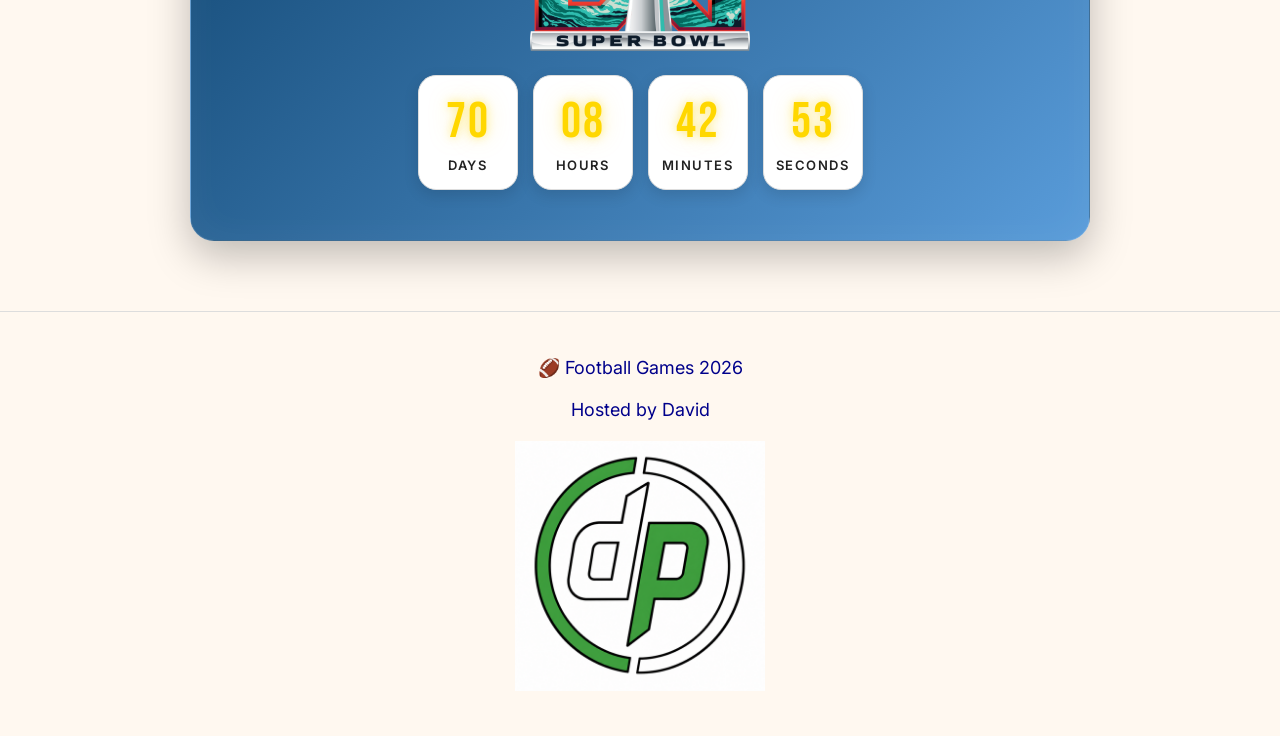
==== commit 6f25b04c: "Add Halloween background pattern to index.html Added Halloween background pattern to the homepage." ====
--- a/index.html
+++ b/index.html
@@ -39,6 +39,77 @@
 </head>
 
 <body>
+
+<!-- HALLOWEEN BACKGROUND PATTERN -->
+
+<div class="halloween-pattern" aria-hidden="true">
+
+    <div><i class="fa-solid fa-ghost"></i></div>
+    <div><i class="fa-solid fa-broom"></i></div>
+    <div><i class="fa-solid fa-moon"></i></div>
+    <div><i class="fa-solid fa-skull"></i></div>
+    <div><i class="fa-solid fa-spider"></i></div>
+    <div><i class="fa-solid fa-cat"></i></div>
+    <div><i class="fa-solid fa-leaf"></i></div>
+
+    <div><i class="fa-solid fa-spider"></i></div>
+    <div><i class="fa-solid fa-leaf"></i></div>
+    <div><i class="fa-solid fa-ghost"></i></div>
+    <div><i class="fa-solid fa-cat"></i></div>
+    <div><i class="fa-solid fa-broom"></i></div>
+    <div><i class="fa-solid fa-skull"></i></div>
+    <div><i class="fa-solid fa-moon"></i></div>
+
+    <div><i class="fa-solid fa-cat"></i></div>
+    <div><i class="fa-solid fa-moon"></i></div>
+    <div><i class="fa-solid fa-leaf"></i></div>
+    <div><i class="fa-solid fa-ghost"></i></div>
+    <div><i class="fa-solid fa-skull"></i></div>
+    <div><i class="fa-solid fa-spider"></i></div>
+    <div><i class="fa-solid fa-broom"></i></div>
+
+    <div><i class="fa-solid fa-leaf"></i></div>
+    <div><i class="fa-solid fa-skull"></i></div>
+    <div><i class="fa-solid fa-broom"></i></div>
+    <div><i class="fa-solid fa-spider"></i></div>
+    <div><i class="fa-solid fa-moon"></i></div>
+    <div><i class="fa-solid fa-ghost"></i></div>
+    <div><i class="fa-solid fa-cat"></i></div>
+
+    <div><i class="fa-solid fa-ghost"></i></div>
+    <div><i class="fa-solid fa-cat"></i></div>
+    <div><i class="fa-solid fa-spider"></i></div>
+    <div><i class="fa-solid fa-leaf"></i></div>
+    <div><i class="fa-solid fa-broom"></i></div>
+    <div><i class="fa-solid fa-moon"></i></div>
+    <div><i class="fa-solid fa-skull"></i></div>
+
+    <div><i class="fa-solid fa-broom"></i></div>
+    <div><i class="fa-solid fa-moon"></i></div>
+    <div><i class="fa-solid fa-skull"></i></div>
+    <div><i class="fa-solid fa-cat"></i></div>
+    <div><i class="fa-solid fa-ghost"></i></div>
+    <div><i class="fa-solid fa-leaf"></i></div>
+    <div><i class="fa-solid fa-spider"></i></div>
+
+    <div><i class="fa-solid fa-spider"></i></div>
+    <div><i class="fa-solid fa-ghost"></i></div>
+    <div><i class="fa-solid fa-leaf"></i></div>
+    <div><i class="fa-solid fa-skull"></i></div>
+    <div><i class="fa-solid fa-cat"></i></div>
+    <div><i class="fa-solid fa-broom"></i></div>
+    <div><i class="fa-solid fa-moon"></i></div>
+
+    <div><i class="fa-solid fa-moon"></i></div>
+    <div><i class="fa-solid fa-broom"></i></div>
+    <div><i class="fa-solid fa-cat"></i></div>
+    <div><i class="fa-solid fa-spider"></i></div>
+    <div><i class="fa-solid fa-leaf"></i></div>
+    <div><i class="fa-solid fa-ghost"></i></div>
+    <div><i class="fa-solid fa-skull"></i></div>
+
+</div>
+
 
 <section class="hero">
 <div class="hero-content">
--- a/css/pages/home.css
+++ b/css/pages/home.css
@@ -3,7 +3,76 @@
 ======================================== */
 
 
-/* Super Bowl Logo */
+/* =========================
+   OCTOBER / HALLOWEEN BACKGROUND
+========================= */
+
+body {
+    background-color: #fff8f0;
+}
+
+
+/* Full-page Halloween icon pattern */
+
+.halloween-pattern {
+    position: fixed;
+    inset: 0;
+    width: 100%;
+    height: 100%;
+    z-index: 0;
+
+    display: grid;
+    grid-template-columns: repeat(7, 1fr);
+    grid-template-rows: repeat(8, 1fr);
+
+    pointer-events: none;
+    overflow: hidden;
+
+    color: rgba(178, 34, 34, 0.09);
+
+    transform: rotate(-4deg) scale(1.08);
+}
+
+
+/* Individual Halloween icons */
+
+.halloween-pattern div {
+    display: flex;
+    align-items: center;
+    justify-content: center;
+
+    font-size: 30px;
+
+    opacity: 1;
+}
+
+
+/* Slightly vary the icon sizes */
+
+.halloween-pattern div:nth-child(3n) {
+    font-size: 25px;
+}
+
+.halloween-pattern div:nth-child(4n) {
+    font-size: 35px;
+}
+
+.halloween-pattern div:nth-child(7n) {
+    font-size: 28px;
+}
+
+
+/* Keep the actual website above the pattern */
+
+body > *:not(.halloween-pattern) {
+    position: relative;
+    z-index: 1;
+}
+
+
+/* =========================
+   SUPER BOWL LOGO
+========================= */
 
 .superbowl-logo img{
 
@@ -15,7 +84,10 @@
 
 }
 
-/* Hero Subtitle */
+
+/* =========================
+   HERO SUBTITLE
+========================= */
 
 .hero h2{
 
@@ -23,16 +95,18 @@
 
 }
 
+
 /* =========================
    FOOTER LOGO
 ========================= */
 
 .footer-logo {
-    width: 150px;
+    width: 250px;
     height: auto;
     display: block;
     margin: 0 auto;
 }
+
 
 /* =========================
    MOBILE — CARD ARROWS
